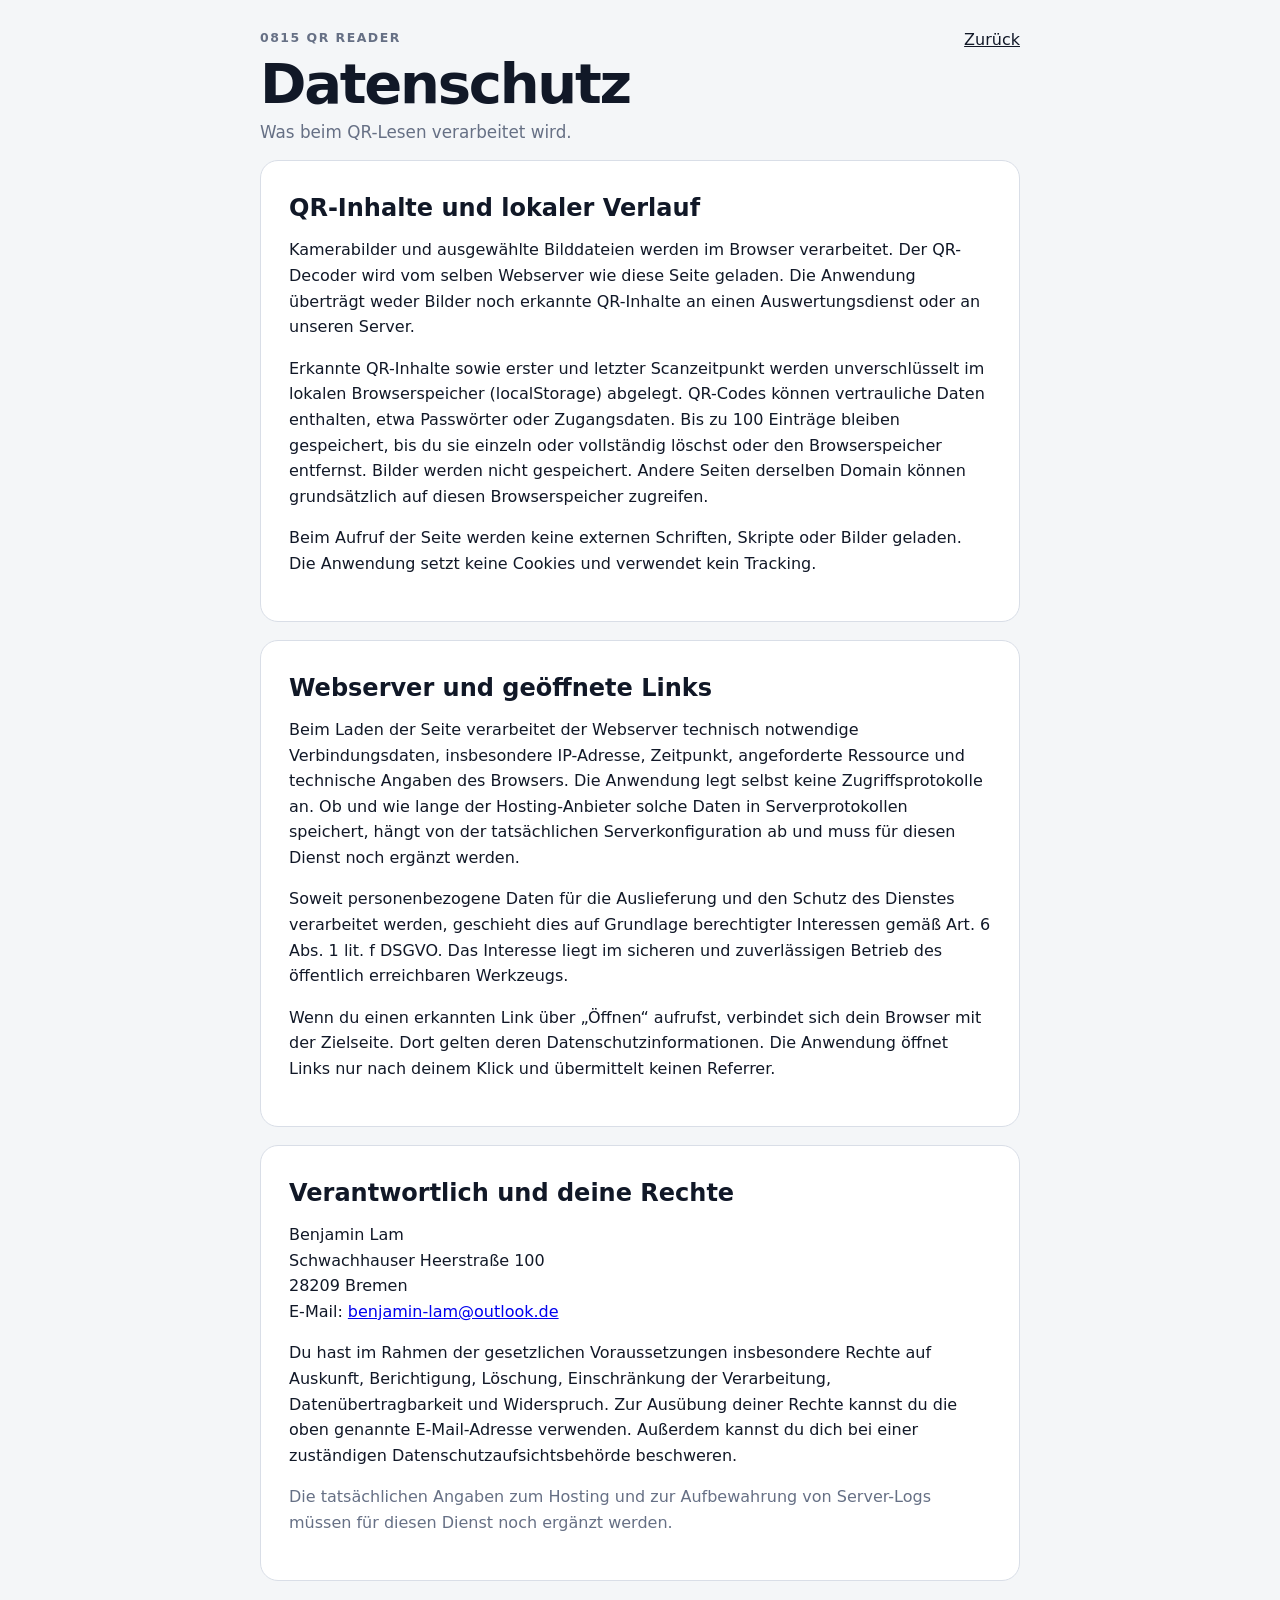
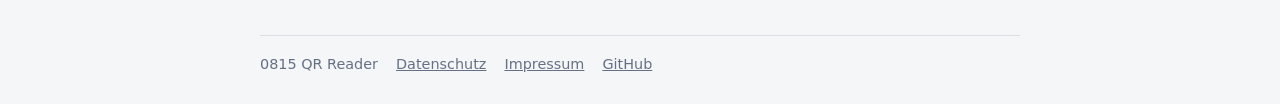
==== datenschutz.html @ d3de3a83 "feat: add local QR reader and legal footer links" ====
<!doctype html>
<html lang="de">
<head>
  <meta charset="utf-8">
  <meta name="viewport" content="width=device-width,initial-scale=1">
  <meta name="robots" content="noindex">
  <title>Datenschutz · 0815 QR Reader</title>
  <link rel="stylesheet" href="assets/app.css">
</head>
<body>
  <header class="site-header">
    <div>
      <p class="eyebrow">0815 QR Reader</p>
      <h1>Datenschutz</h1>
      <p class="lede">Was beim QR-Lesen verarbeitet wird.</p>
    </div>
    <a class="quiet-link" href="index.html">Zurück</a>
  </header>
  <main class="legal-page">
    <section class="card">
      <h2>QR-Inhalte und lokaler Verlauf</h2>
      <p>Kamerabilder und ausgewählte Bilddateien werden im Browser verarbeitet. Der QR-Decoder wird vom selben Webserver wie diese Seite geladen. Die Anwendung überträgt weder Bilder noch erkannte QR-Inhalte an einen Auswertungsdienst oder an unseren Server.</p>
      <p>Erkannte QR-Inhalte sowie erster und letzter Scanzeitpunkt werden unverschlüsselt im lokalen Browserspeicher (localStorage) abgelegt. QR-Codes können vertrauliche Daten enthalten, etwa Passwörter oder Zugangsdaten. Bis zu 100 Einträge bleiben gespeichert, bis du sie einzeln oder vollständig löschst oder den Browserspeicher entfernst. Bilder werden nicht gespeichert. Andere Seiten derselben Domain können grundsätzlich auf diesen Browserspeicher zugreifen.</p>
      <p>Beim Aufruf der Seite werden keine externen Schriften, Skripte oder Bilder geladen. Die Anwendung setzt keine Cookies und verwendet kein Tracking.</p>
    </section>
    <section class="card">
      <h2>Webserver und geöffnete Links</h2>
      <p>Beim Laden der Seite verarbeitet der Webserver technisch notwendige Verbindungsdaten, insbesondere IP-Adresse, Zeitpunkt, angeforderte Ressource und technische Angaben des Browsers. Die Anwendung legt selbst keine Zugriffsprotokolle an. Ob und wie lange der Hosting-Anbieter solche Daten in Serverprotokollen speichert, hängt von der tatsächlichen Serverkonfiguration ab und muss für diesen Dienst noch ergänzt werden.</p>
      <p>Soweit personenbezogene Daten für die Auslieferung und den Schutz des Dienstes verarbeitet werden, geschieht dies auf Grundlage berechtigter Interessen gemäß Art. 6 Abs. 1 lit. f DSGVO. Das Interesse liegt im sicheren und zuverlässigen Betrieb des öffentlich erreichbaren Werkzeugs.</p>
      <p>Wenn du einen erkannten Link über „Öffnen“ aufrufst, verbindet sich dein Browser mit der Zielseite. Dort gelten deren Datenschutzinformationen. Die Anwendung öffnet Links nur nach deinem Klick und übermittelt keinen Referrer.</p>
    </section>
    <section class="card">
      <h2>Verantwortlich und deine Rechte</h2>
      <p>Benjamin Lam<br>Schwachhauser Heerstraße 100<br>28209 Bremen<br>E-Mail: <a href="mailto:benjamin-lam@outlook.de">benjamin-lam@outlook.de</a></p>
      <p>Du hast im Rahmen der gesetzlichen Voraussetzungen insbesondere Rechte auf Auskunft, Berichtigung, Löschung, Einschränkung der Verarbeitung, Datenübertragbarkeit und Widerspruch. Zur Ausübung deiner Rechte kannst du die oben genannte E-Mail-Adresse verwenden. Außerdem kannst du dich bei einer zuständigen Datenschutzaufsichtsbehörde beschweren.</p>
      <p class="muted">Die tatsächlichen Angaben zum Hosting und zur Aufbewahrung von Server-Logs müssen für diesen Dienst noch ergänzt werden.</p>
    </section>
  </main>
  <footer>
    <span>0815 QR Reader</span>
    <a href="datenschutz.html">Datenschutz</a>
    <a href="impressum.html">Impressum</a>
    <a href="https://github.com/blame76/image-prep" rel="noreferrer">GitHub</a>
  </footer>
</body>
</html>
---- assets/app.css ----
:root {
  color-scheme: light;
  --bg: #f4f6f8;
  --surface: #ffffff;
  --text: #111827;
  --muted: #667085;
  --line: #d9dee7;
  --accent: #111827;
  --danger: #a32323;
  --good: #177245;
  --radius: 18px;
  font-family: Inter, ui-sans-serif, system-ui, -apple-system, BlinkMacSystemFont, "Segoe UI", sans-serif;
}

* { box-sizing: border-box; }
html { background: var(--bg); color: var(--text); }
body { margin: 0; min-height: 100vh; }
button, input { font: inherit; }
button, a { -webkit-tap-highlight-color: transparent; }

.site-header,
main,
footer {
  width: min(760px, calc(100% - 32px));
  margin-inline: auto;
}

.site-header {
  padding: 30px 0 18px;
  display: flex;
  justify-content: space-between;
  align-items: flex-start;
  gap: 24px;
}

h1, h2, p { margin-top: 0; }
h1 { margin-bottom: 6px; font-size: clamp(2rem, 8vw, 3.5rem); letter-spacing: -0.04em; }
h2 { margin-bottom: 10px; }
.lede { margin: 0; color: var(--muted); font-size: 1.05rem; }
.eyebrow { margin-bottom: 6px; color: var(--muted); font-size: .78rem; font-weight: 800; letter-spacing: .12em; text-transform: uppercase; }
.quiet-link { color: var(--text); }

main { padding-bottom: 36px; }
.card,
.history-section {
  background: var(--surface);
  border: 1px solid var(--line);
  border-radius: var(--radius);
  padding: clamp(18px, 4vw, 28px);
  margin-bottom: 18px;
}

.button-row,
.history-actions {
  display: flex;
  flex-wrap: wrap;
  gap: 10px;
  align-items: center;
}

.button {
  border: 1px solid var(--accent);
  border-radius: 999px;
  padding: 11px 17px;
  cursor: pointer;
  text-decoration: none;
}
.button:disabled { opacity: .45; cursor: not-allowed; }
.button.primary { background: var(--accent); color: white; }
.button.secondary { background: white; color: var(--text); }
.button.small { padding: 8px 13px; font-size: .92rem; }
.button.full { width: 100%; justify-content: center; }

.status { margin: 14px 0 0; color: var(--muted); }
.status.good { color: var(--good); }
.status.bad { color: var(--danger); }
.muted { color: var(--muted); }

.camera-frame {
  position: relative;
  overflow: hidden;
  aspect-ratio: 4 / 3;
  border-radius: 14px;
  background: #0a0a0a;
  margin-bottom: 14px;
}
.camera-frame video { width: 100%; height: 100%; object-fit: cover; }
.scan-frame {
  position: absolute;
  inset: 17%;
  border: 3px solid rgba(255,255,255,.92);
  border-radius: 18px;
  box-shadow: 0 0 0 999px rgba(0,0,0,.24);
}

.result-label { color: var(--muted); margin-bottom: 8px; }
.result-value,
.history-value {
  overflow-wrap: anywhere;
  word-break: break-word;
}
.result-value {
  white-space: pre-wrap;
  padding: 14px;
  border-radius: 12px;
  background: var(--bg);
  border: 1px solid var(--line);
}

.section-head {
  display: flex;
  gap: 18px;
  justify-content: space-between;
  align-items: flex-start;
}
.badge {
  display: inline-flex;
  min-width: 1.8em;
  height: 1.8em;
  align-items: center;
  justify-content: center;
  border-radius: 999px;
  background: var(--bg);
  font-size: .65em;
  vertical-align: middle;
}

.empty-state {
  padding: 28px 0 10px;
  display: grid;
  gap: 5px;
  color: var(--muted);
}
.history-list { display: grid; gap: 12px; margin-top: 18px; }
.history-item {
  display: grid;
  grid-template-columns: minmax(0, 1fr) auto;
  gap: 18px;
  padding-top: 14px;
  border-top: 1px solid var(--line);
}
.history-body { min-width: 0; }
.history-value { margin: 5px 0; color: var(--muted); }
.history-meta { font-size: .83rem; color: var(--muted); }
.history-actions { justify-content: flex-end; }

.text-button {
  padding: 0;
  border: 0;
  background: none;
  color: var(--text);
  cursor: pointer;
  text-decoration: underline;
  text-underline-offset: 3px;
}
.text-button.danger { color: var(--danger); }

footer {
  border-top: 1px solid var(--line);
  padding: 20px 0 32px;
  display: flex;
  flex-wrap: wrap;
  gap: 10px 18px;
  color: var(--muted);
  font-size: .9rem;
}
footer a { color: inherit; }

.visually-hidden {
  position: absolute !important;
  width: 1px !important;
  height: 1px !important;
  padding: 0 !important;
  margin: -1px !important;
  overflow: hidden !important;
  clip: rect(0, 0, 0, 0) !important;
  white-space: nowrap !important;
  border: 0 !important;
}

.check-list { display: grid; gap: 12px; }
.check-row {
  display: grid;
  grid-template-columns: 32px 1fr;
  gap: 12px;
  align-items: start;
  padding: 12px 0;
  border-bottom: 1px solid var(--line);
}
.check-icon { font-weight: 900; }
.check-row.good .check-icon { color: var(--good); }
.check-row.bad .check-icon { color: var(--danger); }
.check-row.warn .check-icon { color: #995e00; }
.legal-page { line-height: 1.6; }

@media (max-width: 620px) {
  .site-header { align-items: baseline; }
  .history-item { grid-template-columns: 1fr; }
  .history-actions { justify-content: flex-start; }
  .button-row .button, .button-row label.button { flex: 1 1 auto; text-align: center; }
}
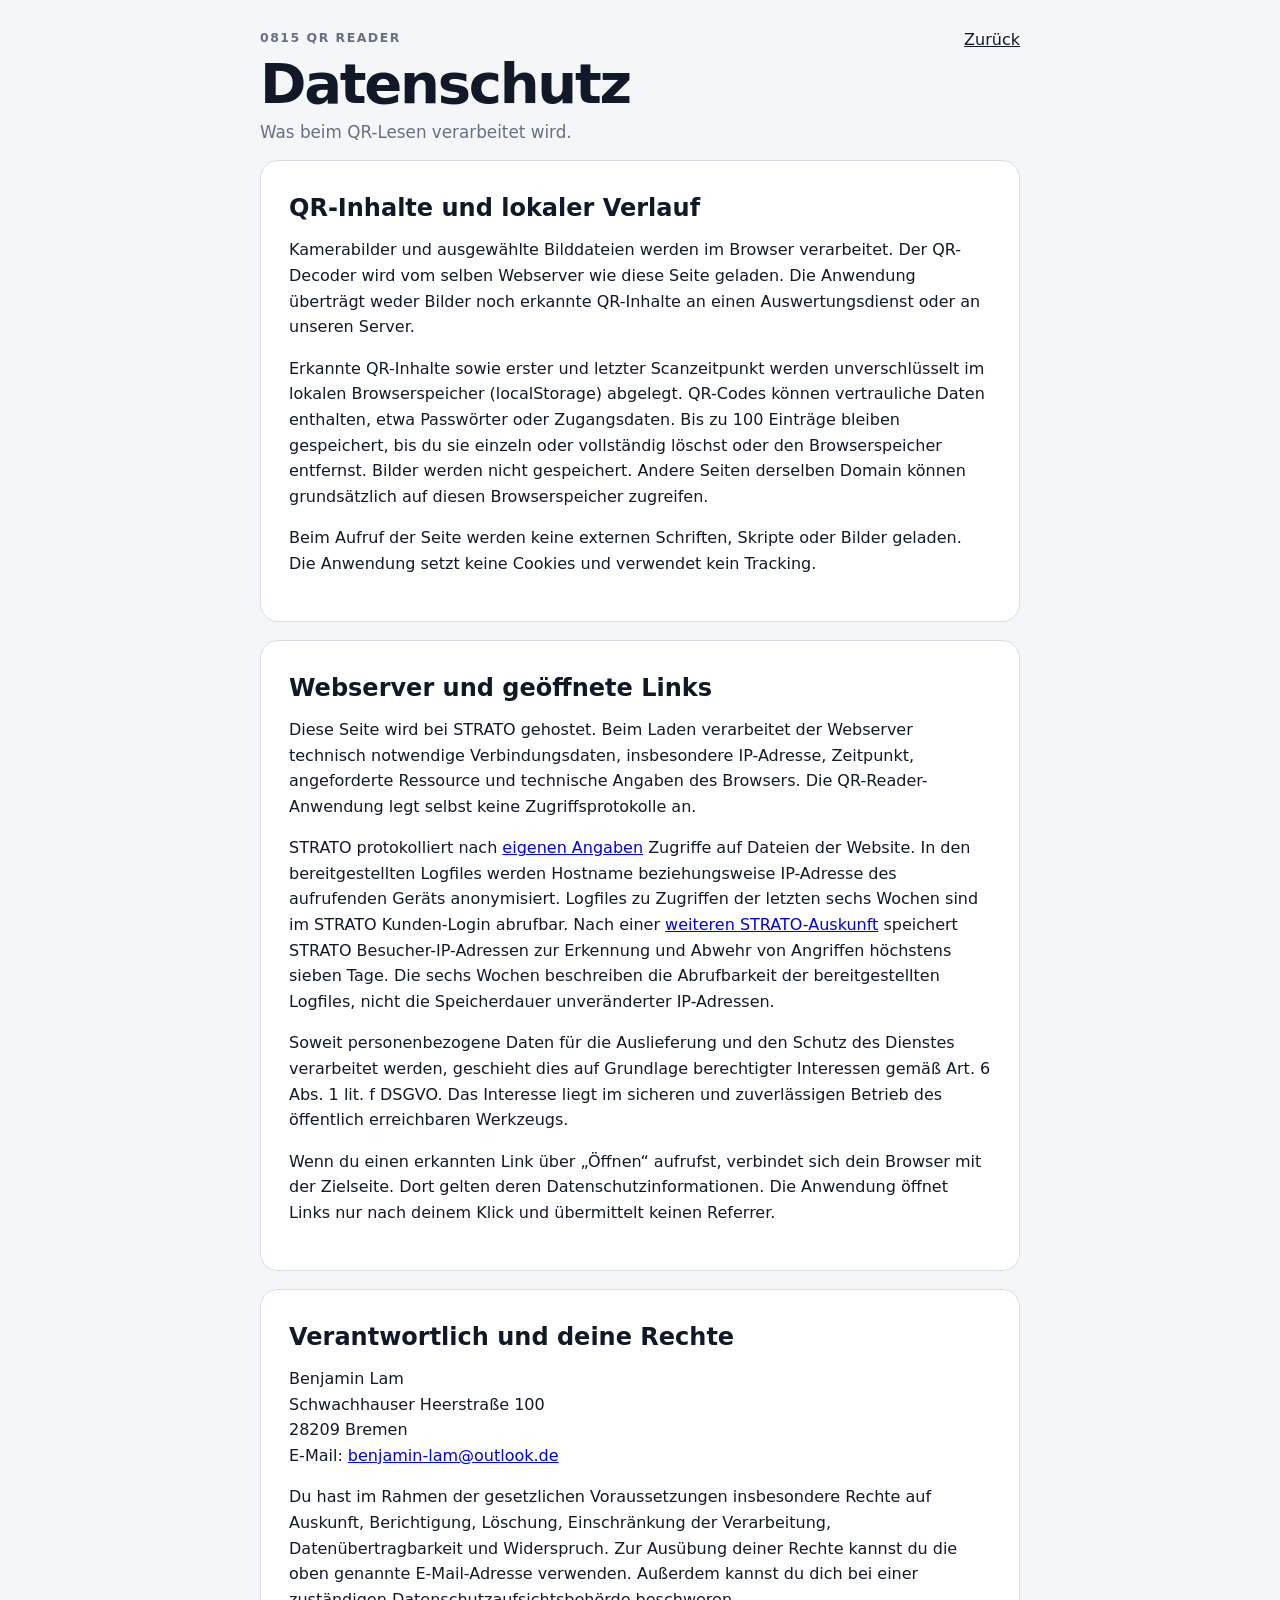
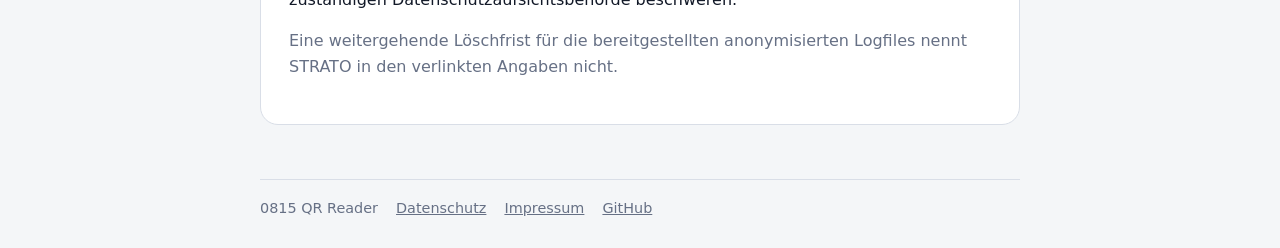
==== commit 03b40cee: "docs: clarify Strato access log retention" ====
--- a/datenschutz.html
+++ b/datenschutz.html
@@ -25,7 +25,8 @@
     </section>
     <section class="card">
       <h2>Webserver und geöffnete Links</h2>
-      <p>Beim Laden der Seite verarbeitet der Webserver technisch notwendige Verbindungsdaten, insbesondere IP-Adresse, Zeitpunkt, angeforderte Ressource und technische Angaben des Browsers. Die Anwendung legt selbst keine Zugriffsprotokolle an. Ob und wie lange der Hosting-Anbieter solche Daten in Serverprotokollen speichert, hängt von der tatsächlichen Serverkonfiguration ab und muss für diesen Dienst noch ergänzt werden.</p>
+      <p>Diese Seite wird bei STRATO gehostet. Beim Laden verarbeitet der Webserver technisch notwendige Verbindungsdaten, insbesondere IP-Adresse, Zeitpunkt, angeforderte Ressource und technische Angaben des Browsers. Die QR-Reader-Anwendung legt selbst keine Zugriffsprotokolle an.</p>
+      <p>STRATO protokolliert nach <a href="https://www.strato.de/faq/hosting/so-erfahren-sie-wie-oft-ihre-internet-seiten-besucht-worden-sind/" rel="noreferrer">eigenen Angaben</a> Zugriffe auf Dateien der Website. In den bereitgestellten Logfiles werden Hostname beziehungsweise IP-Adresse des aufrufenden Geräts anonymisiert. Logfiles zu Zugriffen der letzten sechs Wochen sind im STRATO Kunden-Login abrufbar. Nach einer <a href="https://www.strato.de/faq/vertrag/fragen-zur-auftragsverarbeitungsvertrag-avv-und-der-neuen-eu-datenschutzgrundverordnung-dsgvo/" rel="noreferrer">weiteren STRATO-Auskunft</a> speichert STRATO Besucher-IP-Adressen zur Erkennung und Abwehr von Angriffen höchstens sieben Tage. Die sechs Wochen beschreiben die Abrufbarkeit der bereitgestellten Logfiles, nicht die Speicherdauer unveränderter IP-Adressen.</p>
       <p>Soweit personenbezogene Daten für die Auslieferung und den Schutz des Dienstes verarbeitet werden, geschieht dies auf Grundlage berechtigter Interessen gemäß Art. 6 Abs. 1 lit. f DSGVO. Das Interesse liegt im sicheren und zuverlässigen Betrieb des öffentlich erreichbaren Werkzeugs.</p>
       <p>Wenn du einen erkannten Link über „Öffnen“ aufrufst, verbindet sich dein Browser mit der Zielseite. Dort gelten deren Datenschutzinformationen. Die Anwendung öffnet Links nur nach deinem Klick und übermittelt keinen Referrer.</p>
     </section>
@@ -33,7 +34,7 @@
       <h2>Verantwortlich und deine Rechte</h2>
       <p>Benjamin Lam<br>Schwachhauser Heerstraße 100<br>28209 Bremen<br>E-Mail: <a href="mailto:benjamin-lam@outlook.de">benjamin-lam@outlook.de</a></p>
       <p>Du hast im Rahmen der gesetzlichen Voraussetzungen insbesondere Rechte auf Auskunft, Berichtigung, Löschung, Einschränkung der Verarbeitung, Datenübertragbarkeit und Widerspruch. Zur Ausübung deiner Rechte kannst du die oben genannte E-Mail-Adresse verwenden. Außerdem kannst du dich bei einer zuständigen Datenschutzaufsichtsbehörde beschweren.</p>
-      <p class="muted">Die tatsächlichen Angaben zum Hosting und zur Aufbewahrung von Server-Logs müssen für diesen Dienst noch ergänzt werden.</p>
+      <p class="muted">Eine weitergehende Löschfrist für die bereitgestellten anonymisierten Logfiles nennt STRATO in den verlinkten Angaben nicht.</p>
     </section>
   </main>
   <footer>
